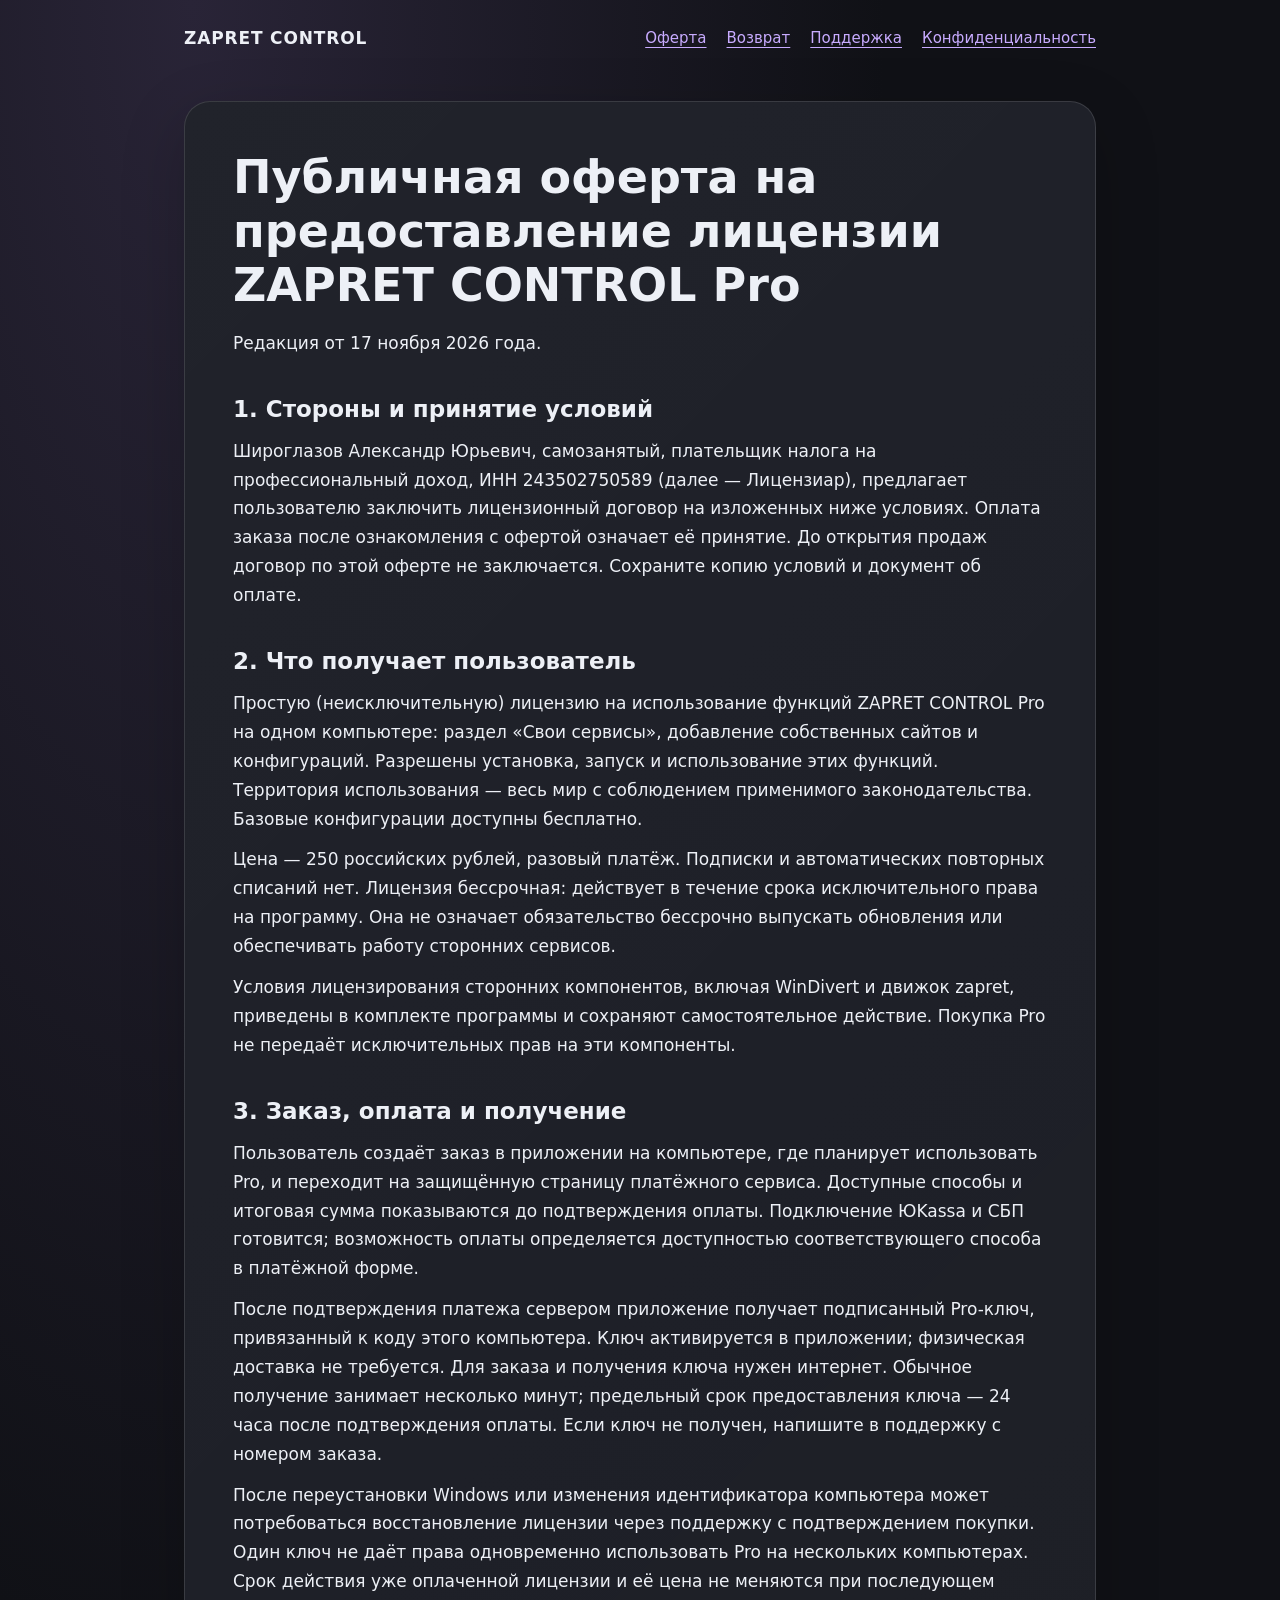
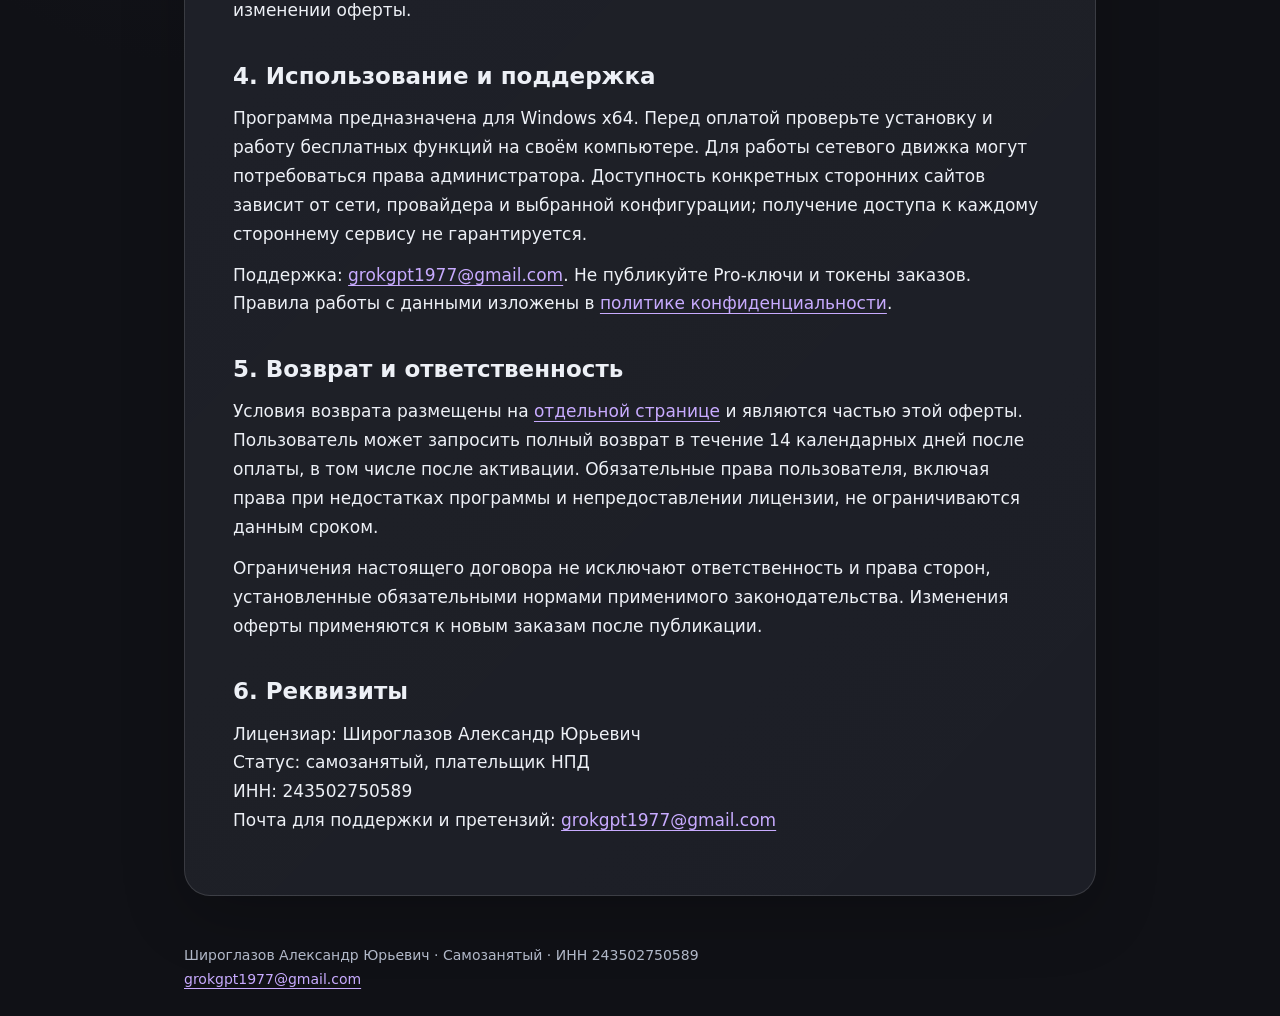
==== docs/offer.html @ 970ef9e1 "Publish Pro offer terms" ====
<!doctype html><html lang="ru"><head><meta charset="utf-8"><meta name="viewport" content="width=device-width,initial-scale=1"><title>Публичная оферта — ZAPRET CONTROL</title><link rel="stylesheet" href="style.css"></head><body><header><a class="brand" href="index.html">ZAPRET CONTROL</a><nav aria-label="Основная навигация"><a href="offer.html">Оферта</a><a href="refund.html">Возврат</a><a href="support.html">Поддержка</a><a href="privacy.html">Конфиденциальность</a></nav></header><main><article><h1>Публичная оферта на предоставление лицензии ZAPRET CONTROL Pro</h1><p>Редакция от 17 ноября 2026 года.</p><h2>1. Стороны и принятие условий</h2><p>Широглазов Александр Юрьевич, самозанятый, плательщик налога на профессиональный доход, ИНН 243502750589 (далее — Лицензиар), предлагает пользователю заключить лицензионный договор на изложенных ниже условиях. Оплата заказа после ознакомления с офертой означает её принятие. До открытия продаж договор по этой оферте не заключается. Сохраните копию условий и документ об оплате.</p><h2>2. Что получает пользователь</h2><p>Простую (неисключительную) лицензию на использование функций ZAPRET CONTROL Pro на одном компьютере: раздел «Свои сервисы», добавление собственных сайтов и конфигураций. Разрешены установка, запуск и использование этих функций. Территория использования — весь мир с соблюдением применимого законодательства. Базовые конфигурации доступны бесплатно.</p><p>Цена — 250 российских рублей, разовый платёж. Подписки и автоматических повторных списаний нет. Лицензия бессрочная: действует в течение срока исключительного права на программу. Она не означает обязательство бессрочно выпускать обновления или обеспечивать работу сторонних сервисов.</p><p>Условия лицензирования сторонних компонентов, включая WinDivert и движок zapret, приведены в комплекте программы и сохраняют самостоятельное действие. Покупка Pro не передаёт исключительных прав на эти компоненты.</p><h2>3. Заказ, оплата и получение</h2><p>Пользователь создаёт заказ в приложении на компьютере, где планирует использовать Pro, и переходит на защищённую страницу платёжного сервиса. Доступные способы и итоговая сумма показываются до подтверждения оплаты. Подключение ЮKassa и СБП готовится; возможность оплаты определяется доступностью соответствующего способа в платёжной форме.</p><p>После подтверждения платежа сервером приложение получает подписанный Pro-ключ, привязанный к коду этого компьютера. Ключ активируется в приложении; физическая доставка не требуется. Для заказа и получения ключа нужен интернет. Обычное получение занимает несколько минут; предельный срок предоставления ключа — 24 часа после подтверждения оплаты. Если ключ не получен, напишите в поддержку с номером заказа.</p><p>После переустановки Windows или изменения идентификатора компьютера может потребоваться восстановление лицензии через поддержку с подтверждением покупки. Один ключ не даёт права одновременно использовать Pro на нескольких компьютерах. Срок действия уже оплаченной лицензии и её цена не меняются при последующем изменении оферты.</p><h2>4. Использование и поддержка</h2><p>Программа предназначена для Windows x64. Перед оплатой проверьте установку и работу бесплатных функций на своём компьютере. Для работы сетевого движка могут потребоваться права администратора. Доступность конкретных сторонних сайтов зависит от сети, провайдера и выбранной конфигурации; получение доступа к каждому стороннему сервису не гарантируется.</p><p>Поддержка: <a href="mailto:grokgpt1977@gmail.com">grokgpt1977@gmail.com</a>. Не публикуйте Pro-ключи и токены заказов. Правила работы с данными изложены в <a href="privacy.html">политике конфиденциальности</a>.</p><h2>5. Возврат и ответственность</h2><p>Условия возврата размещены на <a href="refund.html">отдельной странице</a> и являются частью этой оферты. Пользователь может запросить полный возврат в течение 14 календарных дней после оплаты, в том числе после активации. Обязательные права пользователя, включая права при недостатках программы и непредоставлении лицензии, не ограничиваются данным сроком.</p><p>Ограничения настоящего договора не исключают ответственность и права сторон, установленные обязательными нормами применимого законодательства. Изменения оферты применяются к новым заказам после публикации.</p><h2>6. Реквизиты</h2><p>Лицензиар: Широглазов Александр Юрьевич<br>Статус: самозанятый, плательщик НПД<br>ИНН: 243502750589<br>Почта для поддержки и претензий: <a href="mailto:grokgpt1977@gmail.com">grokgpt1977@gmail.com</a></p></article></main><footer>Широглазов Александр Юрьевич · Самозанятый · ИНН 243502750589<br><a href="mailto:grokgpt1977@gmail.com">grokgpt1977@gmail.com</a></footer></body></html>
---- docs/style.css ----
:root{color-scheme:dark;--bg:#101116;--panel:#1a1c24;--text:#edf0f6;--muted:#b1b8c8;--accent:#c8abff}*{box-sizing:border-box}body{margin:0;background:radial-gradient(ellipse at 15% 0%,#292437 0,transparent 45%),var(--bg);color:var(--text);font:17px/1.7 system-ui,-apple-system,"Segoe UI",sans-serif}header,main,footer{max-width:960px;margin:auto;padding:24px}header{display:flex;justify-content:space-between;gap:20px;align-items:center;flex-wrap:wrap}a{color:var(--accent);text-underline-offset:4px}a:focus-visible{outline:2px solid var(--accent);outline-offset:5px}nav{display:flex;gap:20px;flex-wrap:wrap}nav a{font-size:15px}.brand{font-weight:750;letter-spacing:.05em;text-decoration:none;color:var(--text)}article,.card{background:linear-gradient(135deg,#ffffff08,#ffffff02),var(--panel);border:1px solid #ffffff20;border-radius:26px;padding:clamp(22px,5vw,48px);box-shadow:0 20px 65px #0003}h1{font-size:clamp(30px,5vw,46px);line-height:1.18;margin:0 0 16px}h2{font-size:23px;line-height:1.35;margin:36px 0 12px}p{margin:12px 0}li{margin:9px 0}.muted,footer{color:var(--muted)}.tag{color:var(--accent);font-size:14px;font-weight:650;letter-spacing:.08em;text-transform:uppercase;margin-bottom:16px}.actions{display:flex;flex-wrap:wrap;gap:12px;margin-top:28px}.button{display:inline-block;border:1px solid #a98ad36b;border-radius:999px;padding:10px 22px;background:#a578e51a;text-decoration:none}.note{border-left:3px solid var(--accent);padding:8px 18px;background:#ac87ef0b;margin:24px 0;border-radius:0 12px 12px 0}code{background:#0004;padding:2px 6px;border-radius:5px;font: .9em ui-monospace,Consolas,monospace;overflow-wrap:anywhere}footer{font-size:14px}article a{overflow-wrap:anywhere}@media(max-width:560px){header,main,footer{padding:18px}nav{gap:12px}article{border-radius:20px}h2{font-size:21px}}
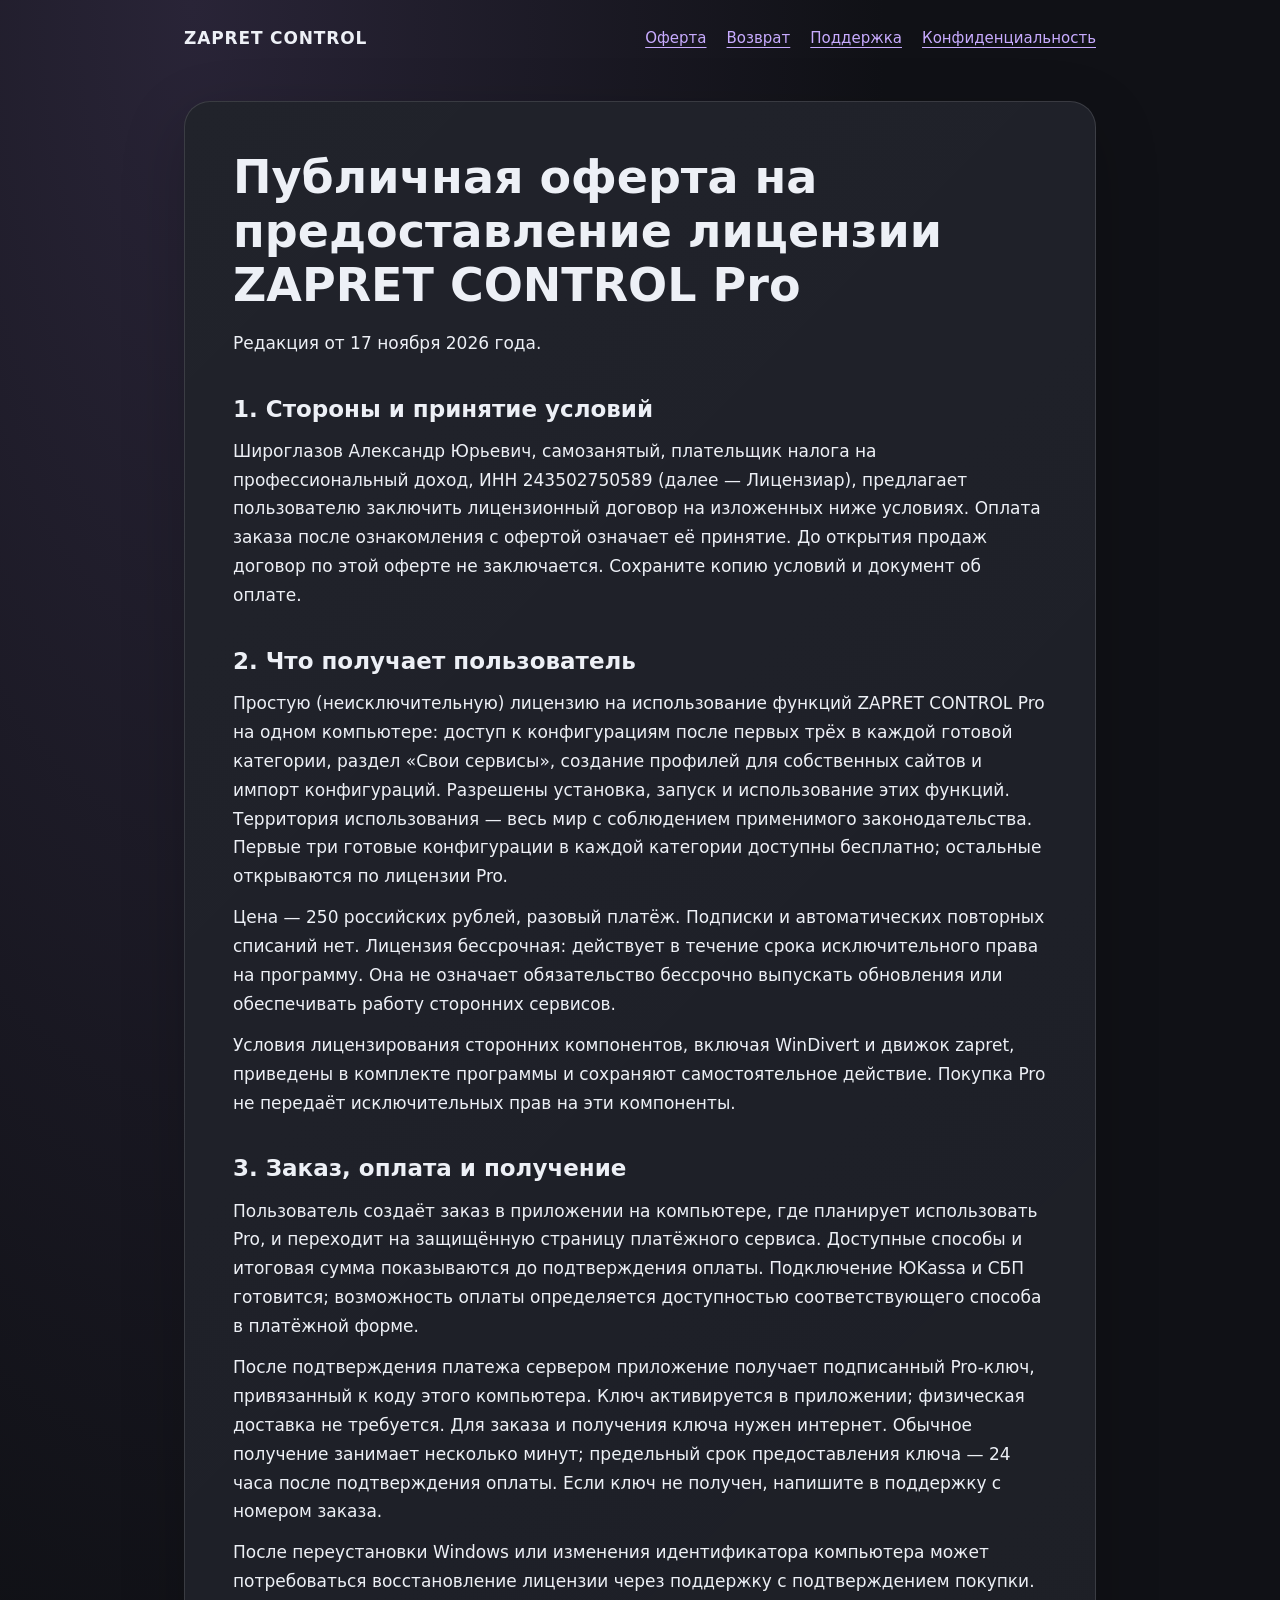
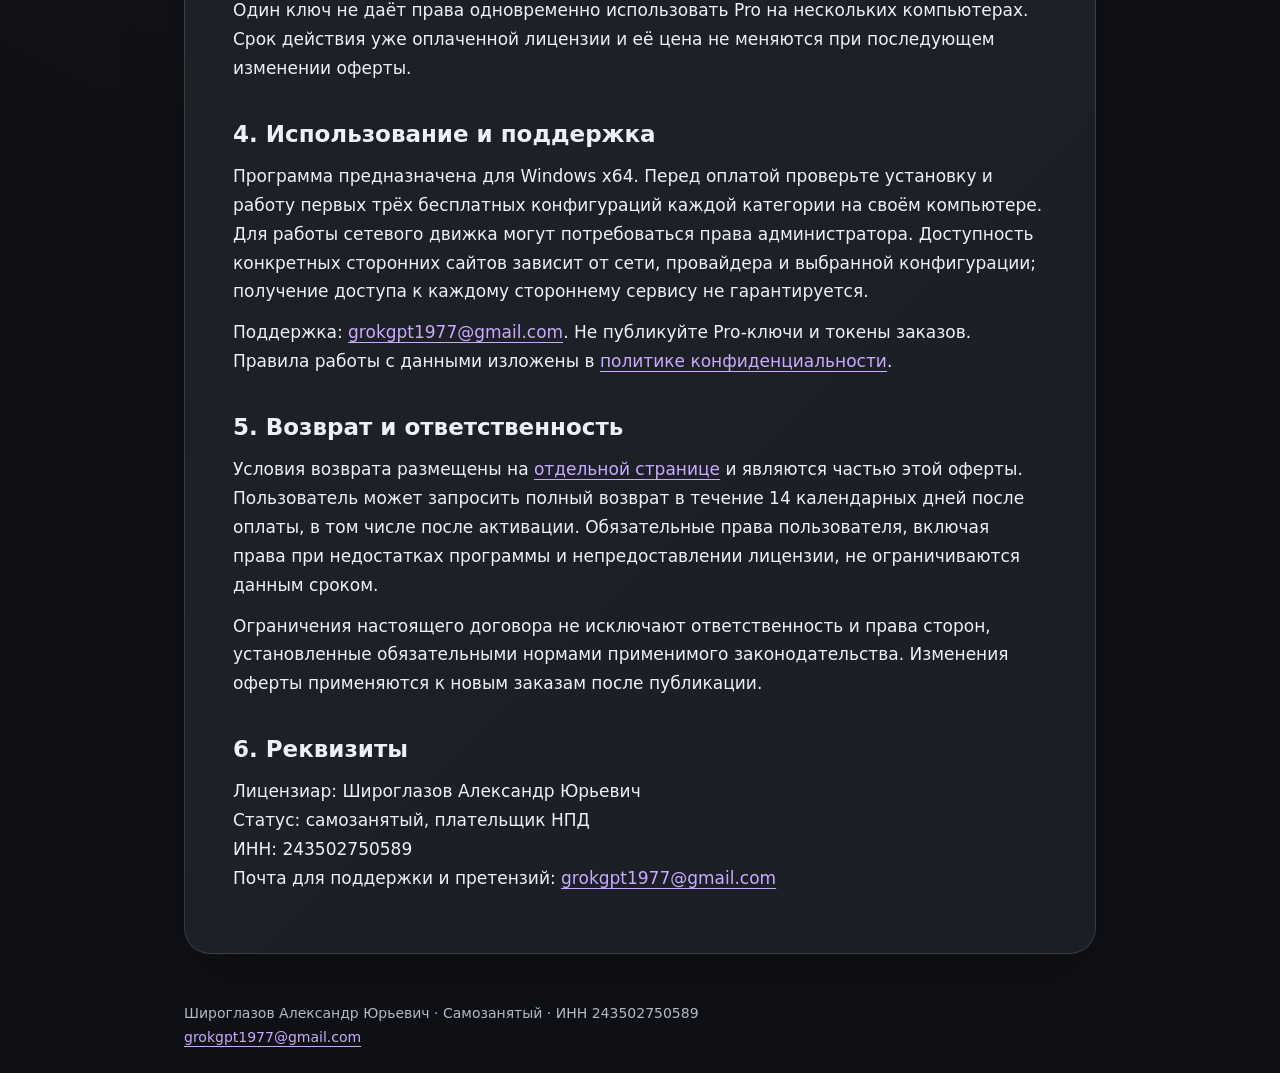
==== commit 2f1943ff: "Update Pro license features in offer" ====
--- a/docs/offer.html
+++ b/docs/offer.html
@@ -1 +1 @@
-<!doctype html><html lang="ru"><head><meta charset="utf-8"><meta name="viewport" content="width=device-width,initial-scale=1"><title>Публичная оферта — ZAPRET CONTROL</title><link rel="stylesheet" href="style.css"></head><body><header><a class="brand" href="index.html">ZAPRET CONTROL</a><nav aria-label="Основная навигация"><a href="offer.html">Оферта</a><a href="refund.html">Возврат</a><a href="support.html">Поддержка</a><a href="privacy.html">Конфиденциальность</a></nav></header><main><article><h1>Публичная оферта на предоставление лицензии ZAPRET CONTROL Pro</h1><p>Редакция от 17 ноября 2026 года.</p><h2>1. Стороны и принятие условий</h2><p>Широглазов Александр Юрьевич, самозанятый, плательщик налога на профессиональный доход, ИНН 243502750589 (далее — Лицензиар), предлагает пользователю заключить лицензионный договор на изложенных ниже условиях. Оплата заказа после ознакомления с офертой означает её принятие. До открытия продаж договор по этой оферте не заключается. Сохраните копию условий и документ об оплате.</p><h2>2. Что получает пользователь</h2><p>Простую (неисключительную) лицензию на использование функций ZAPRET CONTROL Pro на одном компьютере: раздел «Свои сервисы», добавление собственных сайтов и конфигураций. Разрешены установка, запуск и использование этих функций. Территория использования — весь мир с соблюдением применимого законодательства. Базовые конфигурации доступны бесплатно.</p><p>Цена — 250 российских рублей, разовый платёж. Подписки и автоматических повторных списаний нет. Лицензия бессрочная: действует в течение срока исключительного права на программу. Она не означает обязательство бессрочно выпускать обновления или обеспечивать работу сторонних сервисов.</p><p>Условия лицензирования сторонних компонентов, включая WinDivert и движок zapret, приведены в комплекте программы и сохраняют самостоятельное действие. Покупка Pro не передаёт исключительных прав на эти компоненты.</p><h2>3. Заказ, оплата и получение</h2><p>Пользователь создаёт заказ в приложении на компьютере, где планирует использовать Pro, и переходит на защищённую страницу платёжного сервиса. Доступные способы и итоговая сумма показываются до подтверждения оплаты. Подключение ЮKassa и СБП готовится; возможность оплаты определяется доступностью соответствующего способа в платёжной форме.</p><p>После подтверждения платежа сервером приложение получает подписанный Pro-ключ, привязанный к коду этого компьютера. Ключ активируется в приложении; физическая доставка не требуется. Для заказа и получения ключа нужен интернет. Обычное получение занимает несколько минут; предельный срок предоставления ключа — 24 часа после подтверждения оплаты. Если ключ не получен, напишите в поддержку с номером заказа.</p><p>После переустановки Windows или изменения идентификатора компьютера может потребоваться восстановление лицензии через поддержку с подтверждением покупки. Один ключ не даёт права одновременно использовать Pro на нескольких компьютерах. Срок действия уже оплаченной лицензии и её цена не меняются при последующем изменении оферты.</p><h2>4. Использование и поддержка</h2><p>Программа предназначена для Windows x64. Перед оплатой проверьте установку и работу бесплатных функций на своём компьютере. Для работы сетевого движка могут потребоваться права администратора. Доступность конкретных сторонних сайтов зависит от сети, провайдера и выбранной конфигурации; получение доступа к каждому стороннему сервису не гарантируется.</p><p>Поддержка: <a href="mailto:grokgpt1977@gmail.com">grokgpt1977@gmail.com</a>. Не публикуйте Pro-ключи и токены заказов. Правила работы с данными изложены в <a href="privacy.html">политике конфиденциальности</a>.</p><h2>5. Возврат и ответственность</h2><p>Условия возврата размещены на <a href="refund.html">отдельной странице</a> и являются частью этой оферты. Пользователь может запросить полный возврат в течение 14 календарных дней после оплаты, в том числе после активации. Обязательные права пользователя, включая права при недостатках программы и непредоставлении лицензии, не ограничиваются данным сроком.</p><p>Ограничения настоящего договора не исключают ответственность и права сторон, установленные обязательными нормами применимого законодательства. Изменения оферты применяются к новым заказам после публикации.</p><h2>6. Реквизиты</h2><p>Лицензиар: Широглазов Александр Юрьевич<br>Статус: самозанятый, плательщик НПД<br>ИНН: 243502750589<br>Почта для поддержки и претензий: <a href="mailto:grokgpt1977@gmail.com">grokgpt1977@gmail.com</a></p></article></main><footer>Широглазов Александр Юрьевич · Самозанятый · ИНН 243502750589<br><a href="mailto:grokgpt1977@gmail.com">grokgpt1977@gmail.com</a></footer></body></html>+<!doctype html><html lang="ru"><head><meta charset="utf-8"><meta name="viewport" content="width=device-width,initial-scale=1"><title>Публичная оферта — ZAPRET CONTROL</title><link rel="stylesheet" href="style.css"></head><body><header><a class="brand" href="index.html">ZAPRET CONTROL</a><nav aria-label="Основная навигация"><a href="offer.html">Оферта</a><a href="refund.html">Возврат</a><a href="support.html">Поддержка</a><a href="privacy.html">Конфиденциальность</a></nav></header><main><article><h1>Публичная оферта на предоставление лицензии ZAPRET CONTROL Pro</h1><p>Редакция от 17 ноября 2026 года.</p><h2>1. Стороны и принятие условий</h2><p>Широглазов Александр Юрьевич, самозанятый, плательщик налога на профессиональный доход, ИНН 243502750589 (далее — Лицензиар), предлагает пользователю заключить лицензионный договор на изложенных ниже условиях. Оплата заказа после ознакомления с офертой означает её принятие. До открытия продаж договор по этой оферте не заключается. Сохраните копию условий и документ об оплате.</p><h2>2. Что получает пользователь</h2><p>Простую (неисключительную) лицензию на использование функций ZAPRET CONTROL Pro на одном компьютере: доступ к конфигурациям после первых трёх в каждой готовой категории, раздел «Свои сервисы», создание профилей для собственных сайтов и импорт конфигураций. Разрешены установка, запуск и использование этих функций. Территория использования — весь мир с соблюдением применимого законодательства. Первые три готовые конфигурации в каждой категории доступны бесплатно; остальные открываются по лицензии Pro.</p><p>Цена — 250 российских рублей, разовый платёж. Подписки и автоматических повторных списаний нет. Лицензия бессрочная: действует в течение срока исключительного права на программу. Она не означает обязательство бессрочно выпускать обновления или обеспечивать работу сторонних сервисов.</p><p>Условия лицензирования сторонних компонентов, включая WinDivert и движок zapret, приведены в комплекте программы и сохраняют самостоятельное действие. Покупка Pro не передаёт исключительных прав на эти компоненты.</p><h2>3. Заказ, оплата и получение</h2><p>Пользователь создаёт заказ в приложении на компьютере, где планирует использовать Pro, и переходит на защищённую страницу платёжного сервиса. Доступные способы и итоговая сумма показываются до подтверждения оплаты. Подключение ЮKassa и СБП готовится; возможность оплаты определяется доступностью соответствующего способа в платёжной форме.</p><p>После подтверждения платежа сервером приложение получает подписанный Pro-ключ, привязанный к коду этого компьютера. Ключ активируется в приложении; физическая доставка не требуется. Для заказа и получения ключа нужен интернет. Обычное получение занимает несколько минут; предельный срок предоставления ключа — 24 часа после подтверждения оплаты. Если ключ не получен, напишите в поддержку с номером заказа.</p><p>После переустановки Windows или изменения идентификатора компьютера может потребоваться восстановление лицензии через поддержку с подтверждением покупки. Один ключ не даёт права одновременно использовать Pro на нескольких компьютерах. Срок действия уже оплаченной лицензии и её цена не меняются при последующем изменении оферты.</p><h2>4. Использование и поддержка</h2><p>Программа предназначена для Windows x64. Перед оплатой проверьте установку и работу первых трёх бесплатных конфигураций каждой категории на своём компьютере. Для работы сетевого движка могут потребоваться права администратора. Доступность конкретных сторонних сайтов зависит от сети, провайдера и выбранной конфигурации; получение доступа к каждому стороннему сервису не гарантируется.</p><p>Поддержка: <a href="mailto:grokgpt1977@gmail.com">grokgpt1977@gmail.com</a>. Не публикуйте Pro-ключи и токены заказов. Правила работы с данными изложены в <a href="privacy.html">политике конфиденциальности</a>.</p><h2>5. Возврат и ответственность</h2><p>Условия возврата размещены на <a href="refund.html">отдельной странице</a> и являются частью этой оферты. Пользователь может запросить полный возврат в течение 14 календарных дней после оплаты, в том числе после активации. Обязательные права пользователя, включая права при недостатках программы и непредоставлении лицензии, не ограничиваются данным сроком.</p><p>Ограничения настоящего договора не исключают ответственность и права сторон, установленные обязательными нормами применимого законодательства. Изменения оферты применяются к новым заказам после публикации.</p><h2>6. Реквизиты</h2><p>Лицензиар: Широглазов Александр Юрьевич<br>Статус: самозанятый, плательщик НПД<br>ИНН: 243502750589<br>Почта для поддержки и претензий: <a href="mailto:grokgpt1977@gmail.com">grokgpt1977@gmail.com</a></p></article></main><footer>Широглазов Александр Юрьевич · Самозанятый · ИНН 243502750589<br><a href="mailto:grokgpt1977@gmail.com">grokgpt1977@gmail.com</a></footer></body></html>
